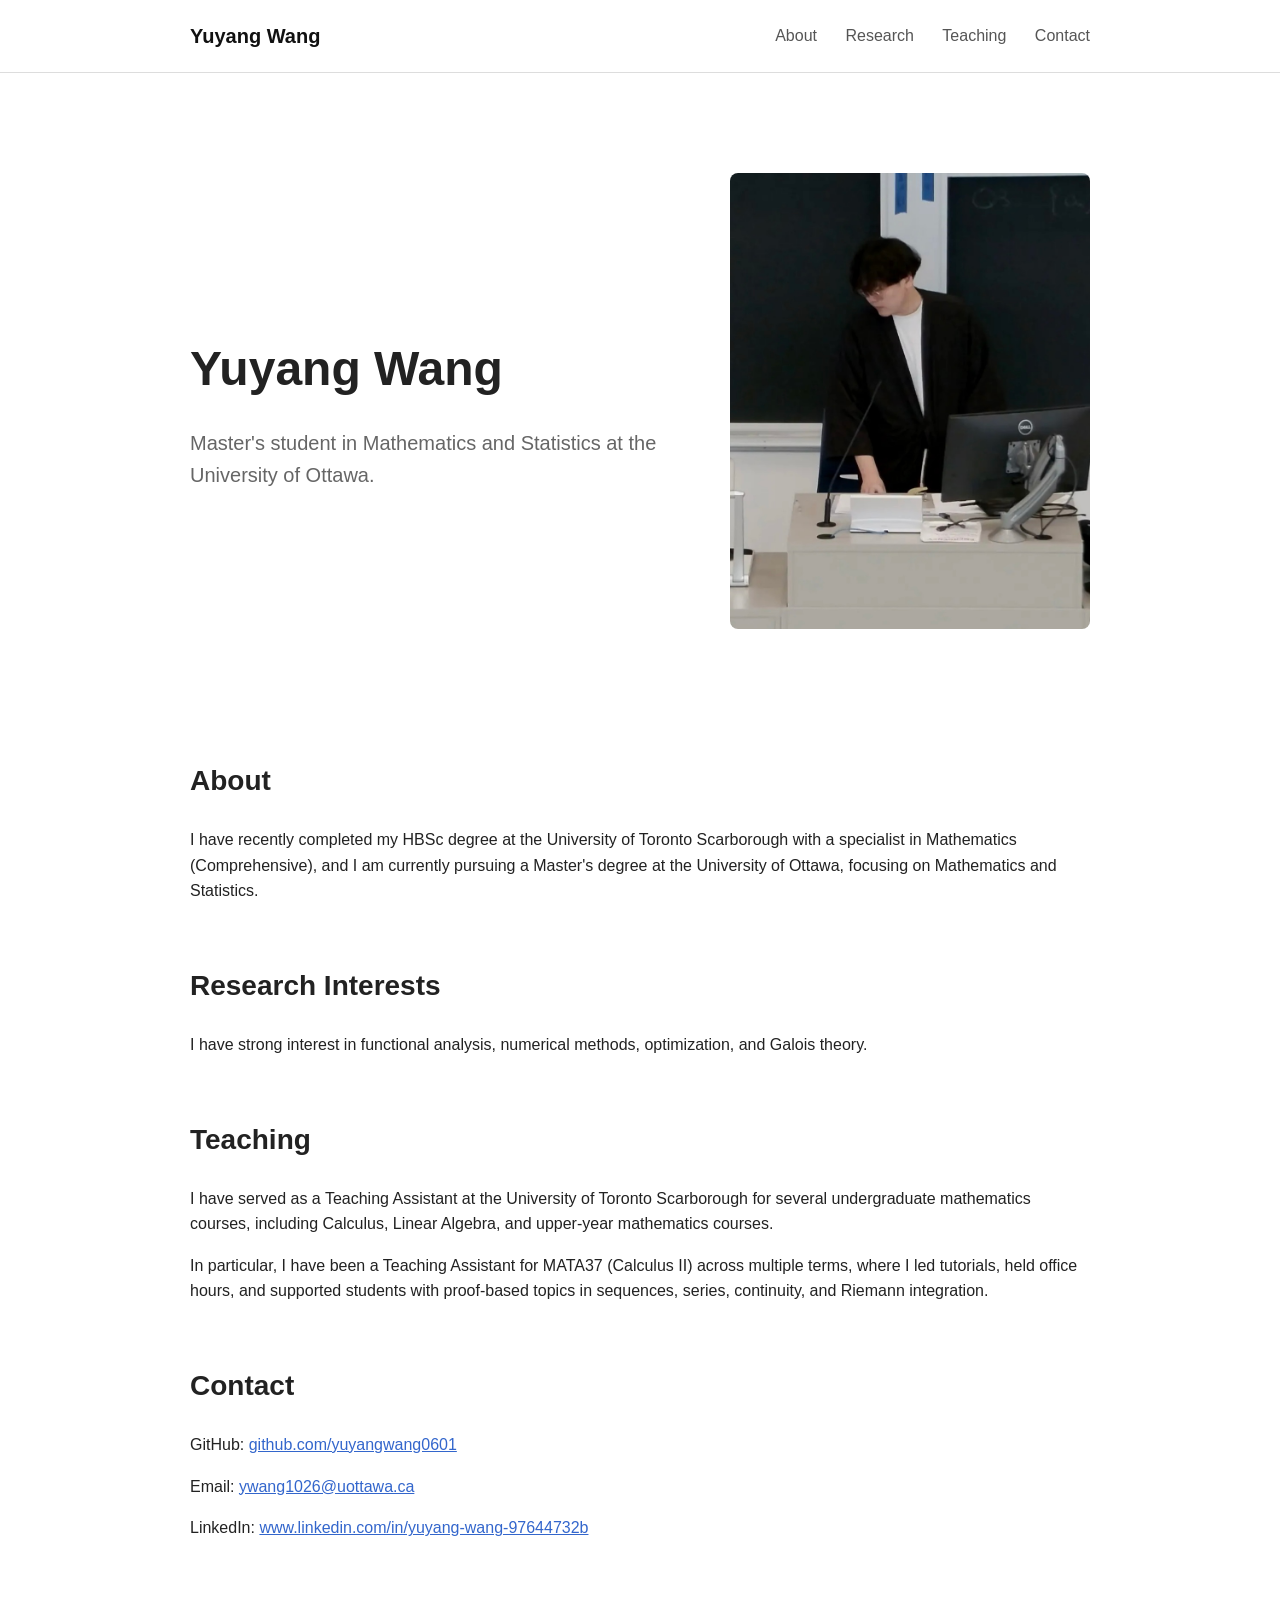
==== index.html @ 08336868 "cropped the image" ====
<!DOCTYPE html>
<html lang="en">
<head>
  <meta charset="UTF-8">
  <meta name="viewport" content="width=device-width, initial-scale=1.0">
  <title>Yuyang Wang</title>
  <link rel="stylesheet" href="style.css">
</head>

<body>

  <nav>
    <div class="nav-container">
      <a class="name" href="index.html">Yuyang Wang</a>

      <div class="nav-links">
        <a href="#about">About</a>
        <a href="#research">Research</a>
        <a href="#teaching">Teaching</a>
        <a href="#contact">Contact</a>
      </div>
    </div>
  </nav>

  <main>

    <section class="hero">
        <div class="hero-text">
            <h1>Yuyang Wang</h1>
            <p class="subtitle">
            Master's student in Mathematics and Statistics at the University of Ottawa.
            </p>
        </div>

        <img src="assets/profilepic.jpg" alt="Yuyang Wang" class="hero-photo">
    </section>

    <section id="about">
      <h2>About</h2>
      <p>
        I have recently completed my HBSc degree at the University of Toronto Scarborough with a specialist in Mathematics (Comprehensive), and I am currently pursuing a Master's degree at the University of Ottawa, focusing on Mathematics and Statistics.
      </p>
    </section>

    <section id="research">
      <h2>Research Interests</h2>
      <p>
        I have strong interest in functional analysis, numerical methods, optimization, and Galois theory.
      </p>
    </section>

    <section id="teaching">
      <h2>Teaching</h2>
      <p>
        I have served as a Teaching Assistant at the University of Toronto Scarborough for several undergraduate mathematics courses, including
        Calculus, Linear Algebra, and upper-year mathematics courses.
      </p>

      <p>
        In particular, I have been a Teaching Assistant for MATA37 (Calculus II) across multiple terms, where I led tutorials, held office hours, and supported students with proof-based topics in sequences, series, continuity, and Riemann integration.
      </p>
    </section>

    <section id="contact">
      <h2>Contact</h2>
      <p>
        GitHub:
        <a href="https://github.com/yuyangwang0601">
          github.com/yuyangwang0601
        </a>
      </p>
      <p>
        Email:
        <a href="mailto: ywang1026@uottawa.ca">
          ywang1026@uottawa.ca
        </a>
      </p>
      <p>
        LinkedIn:
        <a href="https://www.linkedin.com/in/yuyang-wang-97644732b/">
          www.linkedin.com/in/yuyang-wang-97644732b
        </a>
      </p>
    </section>

  </main>

</body>
</html>
---- style.css ----
body {
  margin: 0;
  font-family: -apple-system, BlinkMacSystemFont, "Segoe UI", sans-serif;
  color: #222;
  background: #fff;
  line-height: 1.6;
}

nav {
  border-bottom: 1px solid #ddd;
}

.nav-container {
  max-width: 900px;
  margin: auto;
  padding: 20px 24px;

  display: flex;
  justify-content: space-between;
  align-items: center;
}

.name {
  font-weight: 600;
  font-size: 20px;
  text-decoration: none;
  color: #111;
}

.nav-links a {
  margin-left: 24px;
  text-decoration: none;
  color: #555;
}

.nav-links a:hover {
  color: #000;
}

main {
  max-width: 900px;
  margin: auto;
  padding: 60px 24px;
}

.hero {
  padding: 40px 0 70px;
}

h1 {
  font-size: 48px;
  margin-bottom: 10px;
}

.subtitle {
  font-size: 20px;
  color: #666;
}

section {
  margin-bottom: 60px;
}

h2 {
  font-size: 28px;
}

a {
  color: #3366cc;
}

.hero {
  display: flex;
  justify-content: space-between;
  align-items: center;
  gap: 50px;
}

.hero-text {
  flex: 1;
}

.hero-photo {
  width: 360px;
  max-width: 40%;
  border-radius: 8px;
  object-fit: cover;
}

@media (max-width: 700px) {
  .hero {
    flex-direction: column;
    align-items: flex-start;
  }

  .hero-photo {
  width: 520px;
  max-width: 48%;
  border-radius: 8px;
}
}
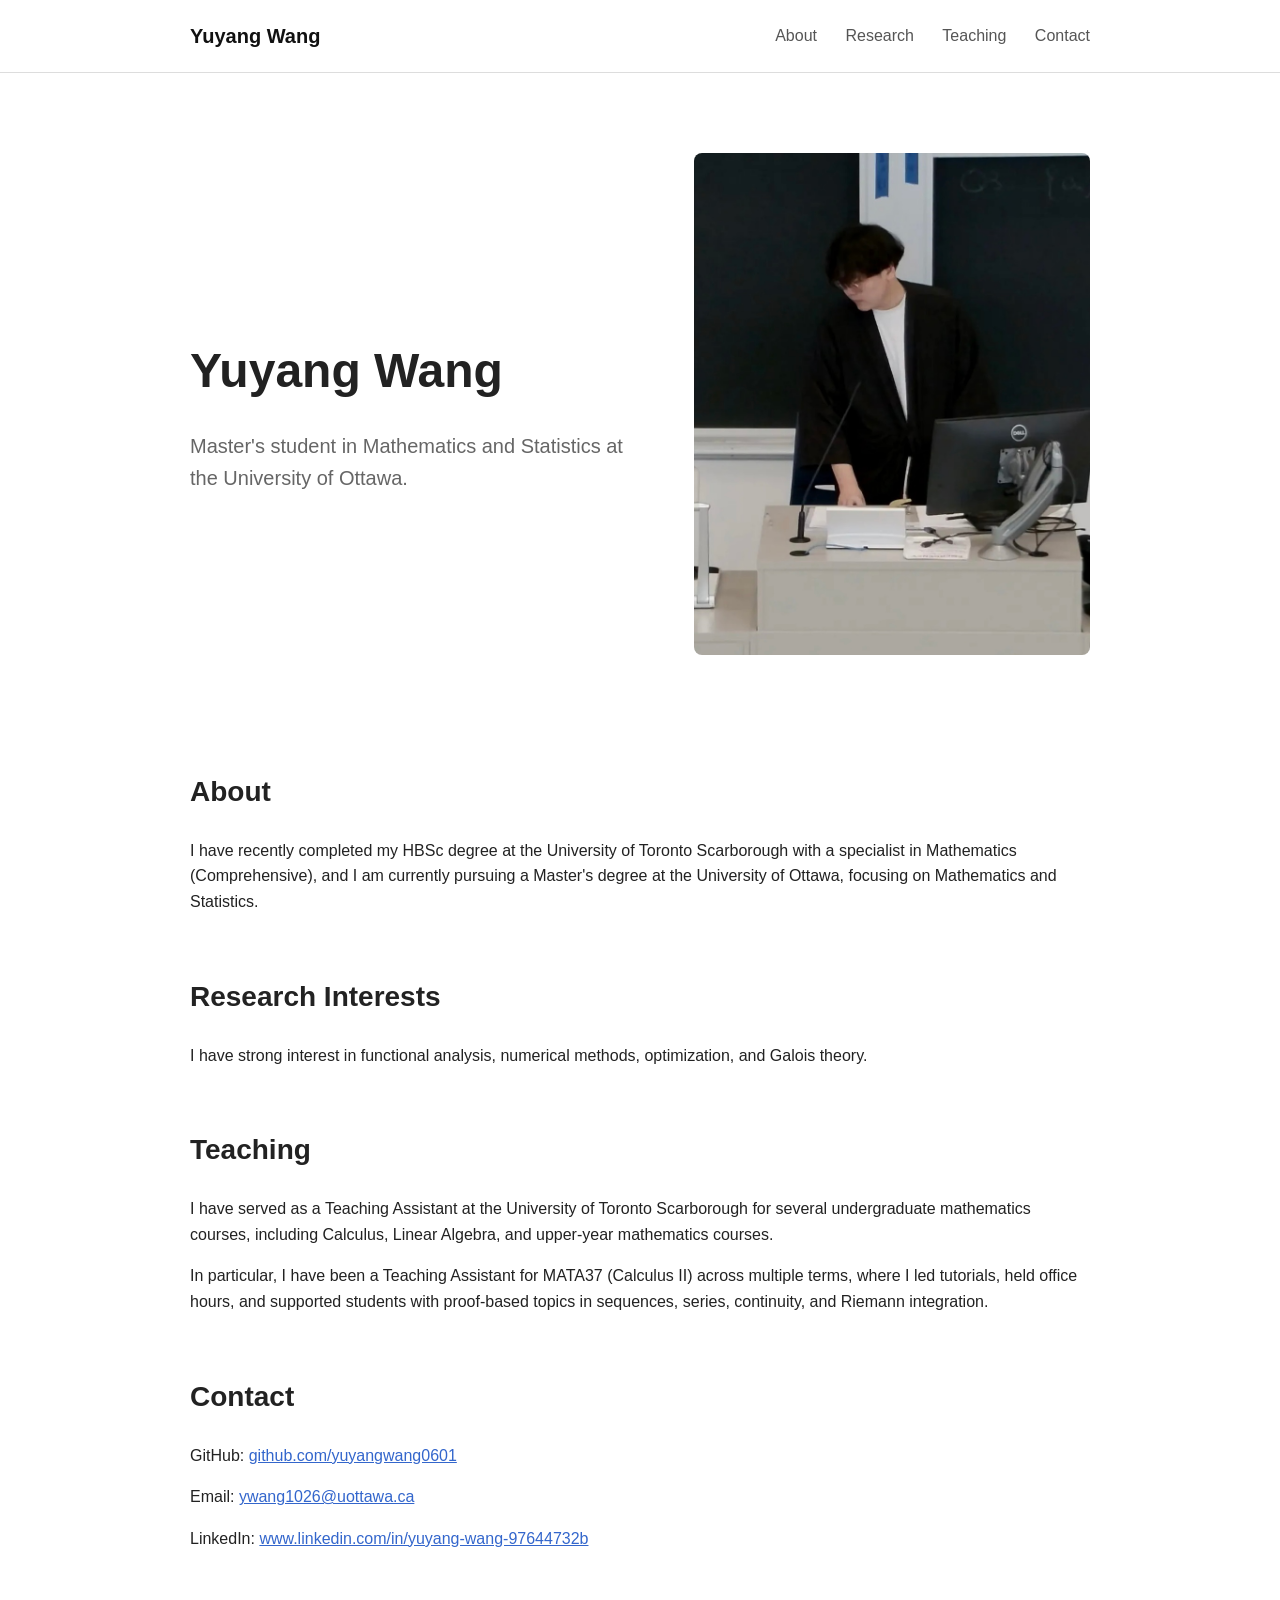
==== commit ec74a9f6: "Bust CSS Cache" ====
--- a/index.html
+++ b/index.html
@@ -4,7 +4,7 @@
   <meta charset="UTF-8">
   <meta name="viewport" content="width=device-width, initial-scale=1.0">
   <title>Yuyang Wang</title>
-  <link rel="stylesheet" href="style.css">
+  <link rel="stylesheet" href="style.css?v=2">
 </head>
 
 <body>
--- a/style.css
+++ b/style.css
@@ -74,17 +74,18 @@
   justify-content: space-between;
   align-items: center;
   gap: 50px;
+  padding: 20px 0 55px;
+}
+
+.hero-photo {
+  width: 460px;
+  max-width: 44%;
+  border-radius: 8px;
+  object-fit: cover;
 }
 
 .hero-text {
   flex: 1;
-}
-
-.hero-photo {
-  width: 360px;
-  max-width: 40%;
-  border-radius: 8px;
-  object-fit: cover;
 }
 
 @media (max-width: 700px) {
@@ -94,8 +95,8 @@
   }
 
   .hero-photo {
-  width: 520px;
-  max-width: 48%;
-  border-radius: 8px;
-}
+    width: 100%;
+    max-width: 100%;
+    border-radius: 8px;
+  }
 }
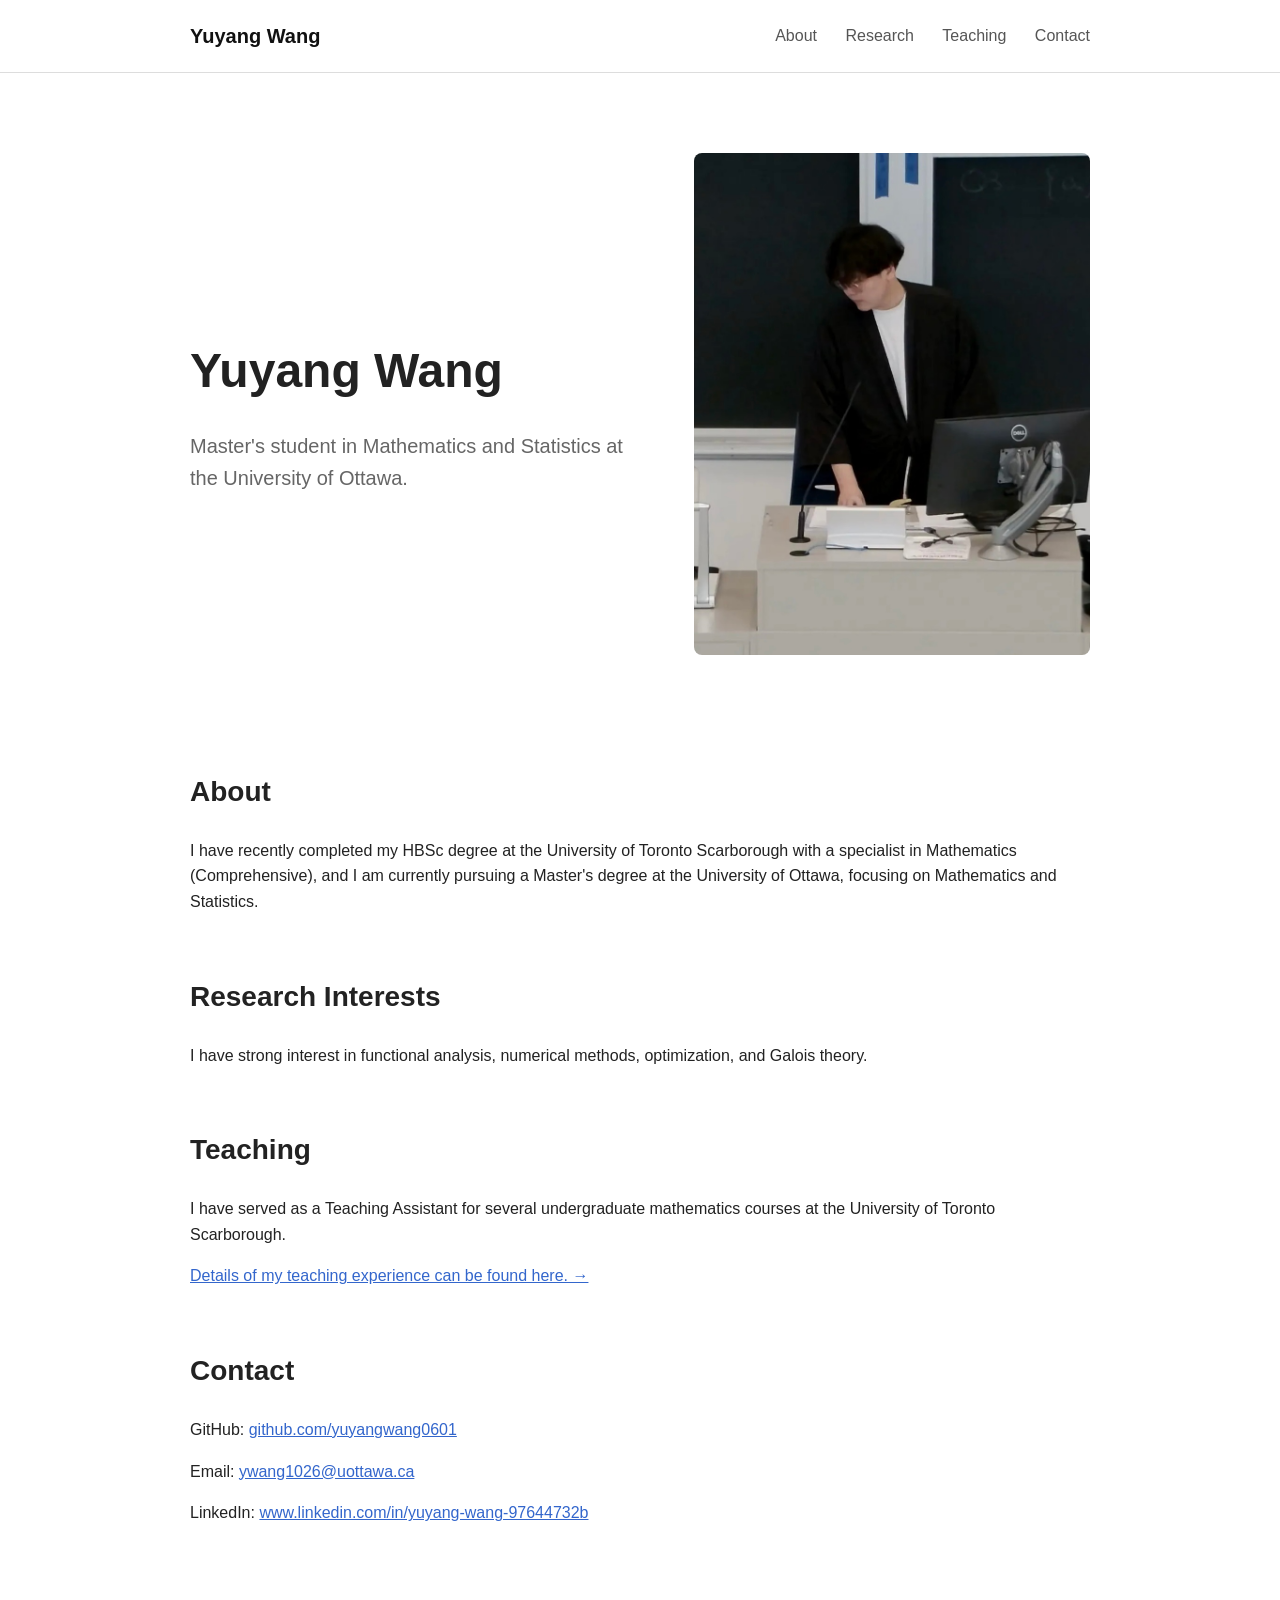
==== commit 2d48a28b: "added a particular page for teaching; teaching section in the homepage is shortened" ====
--- a/index.html
+++ b/index.html
@@ -50,15 +50,16 @@
     </section>
 
     <section id="teaching">
-      <h2>Teaching</h2>
-      <p>
-        I have served as a Teaching Assistant at the University of Toronto Scarborough for several undergraduate mathematics courses, including
-        Calculus, Linear Algebra, and upper-year mathematics courses.
-      </p>
+        <h2>Teaching</h2>
 
-      <p>
-        In particular, I have been a Teaching Assistant for MATA37 (Calculus II) across multiple terms, where I led tutorials, held office hours, and supported students with proof-based topics in sequences, series, continuity, and Riemann integration.
-      </p>
+        <p>
+            I have served as a Teaching Assistant for several undergraduate
+            mathematics courses at the University of Toronto Scarborough.
+        </p>
+
+        <p>
+            <a href="teaching.html">Details of my teaching experience can be found here. →</a>
+        </p>
     </section>
 
     <section id="contact">
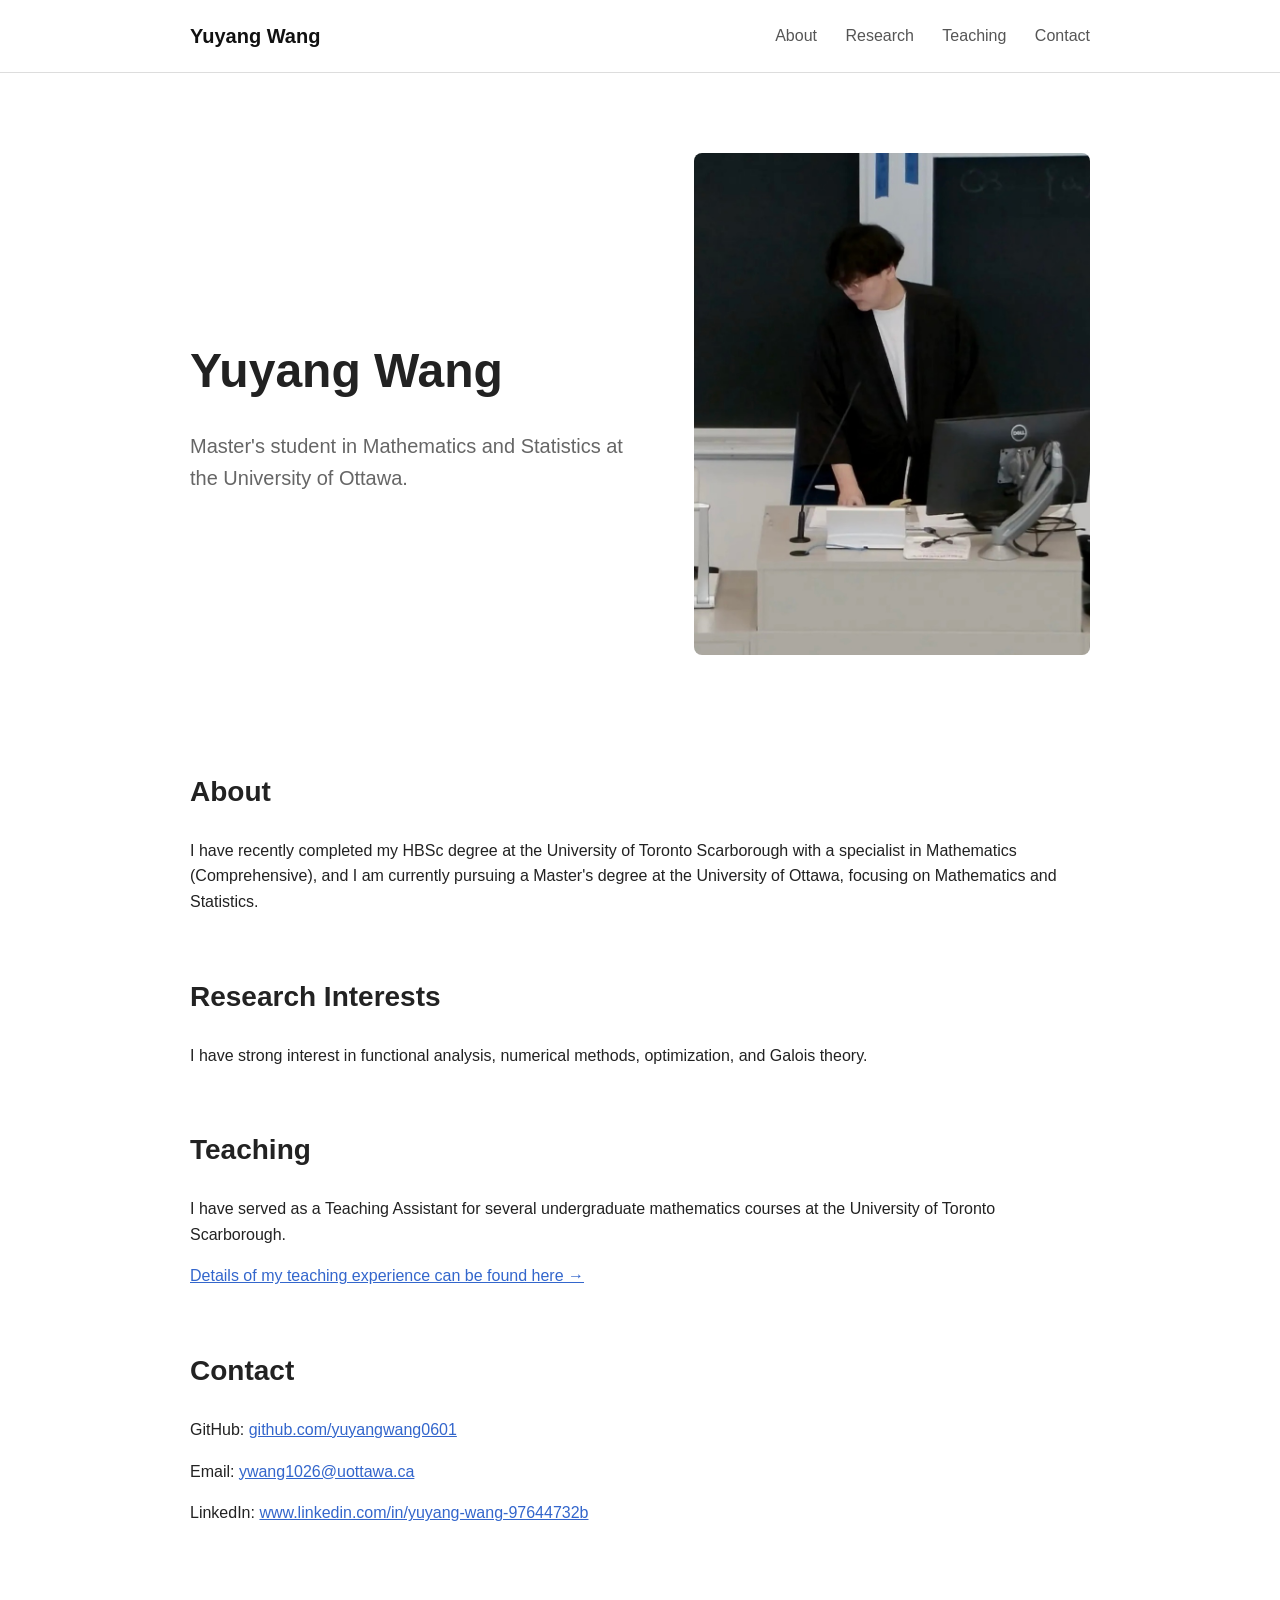
==== commit 348dc60a: "added responsibility types and fixed some minor issues" ====
--- a/index.html
+++ b/index.html
@@ -58,7 +58,7 @@
         </p>
 
         <p>
-            <a href="teaching.html">Details of my teaching experience can be found here. →</a>
+            <a href="teaching.html">Details of my teaching experience can be found here →</a>
         </p>
     </section>
 
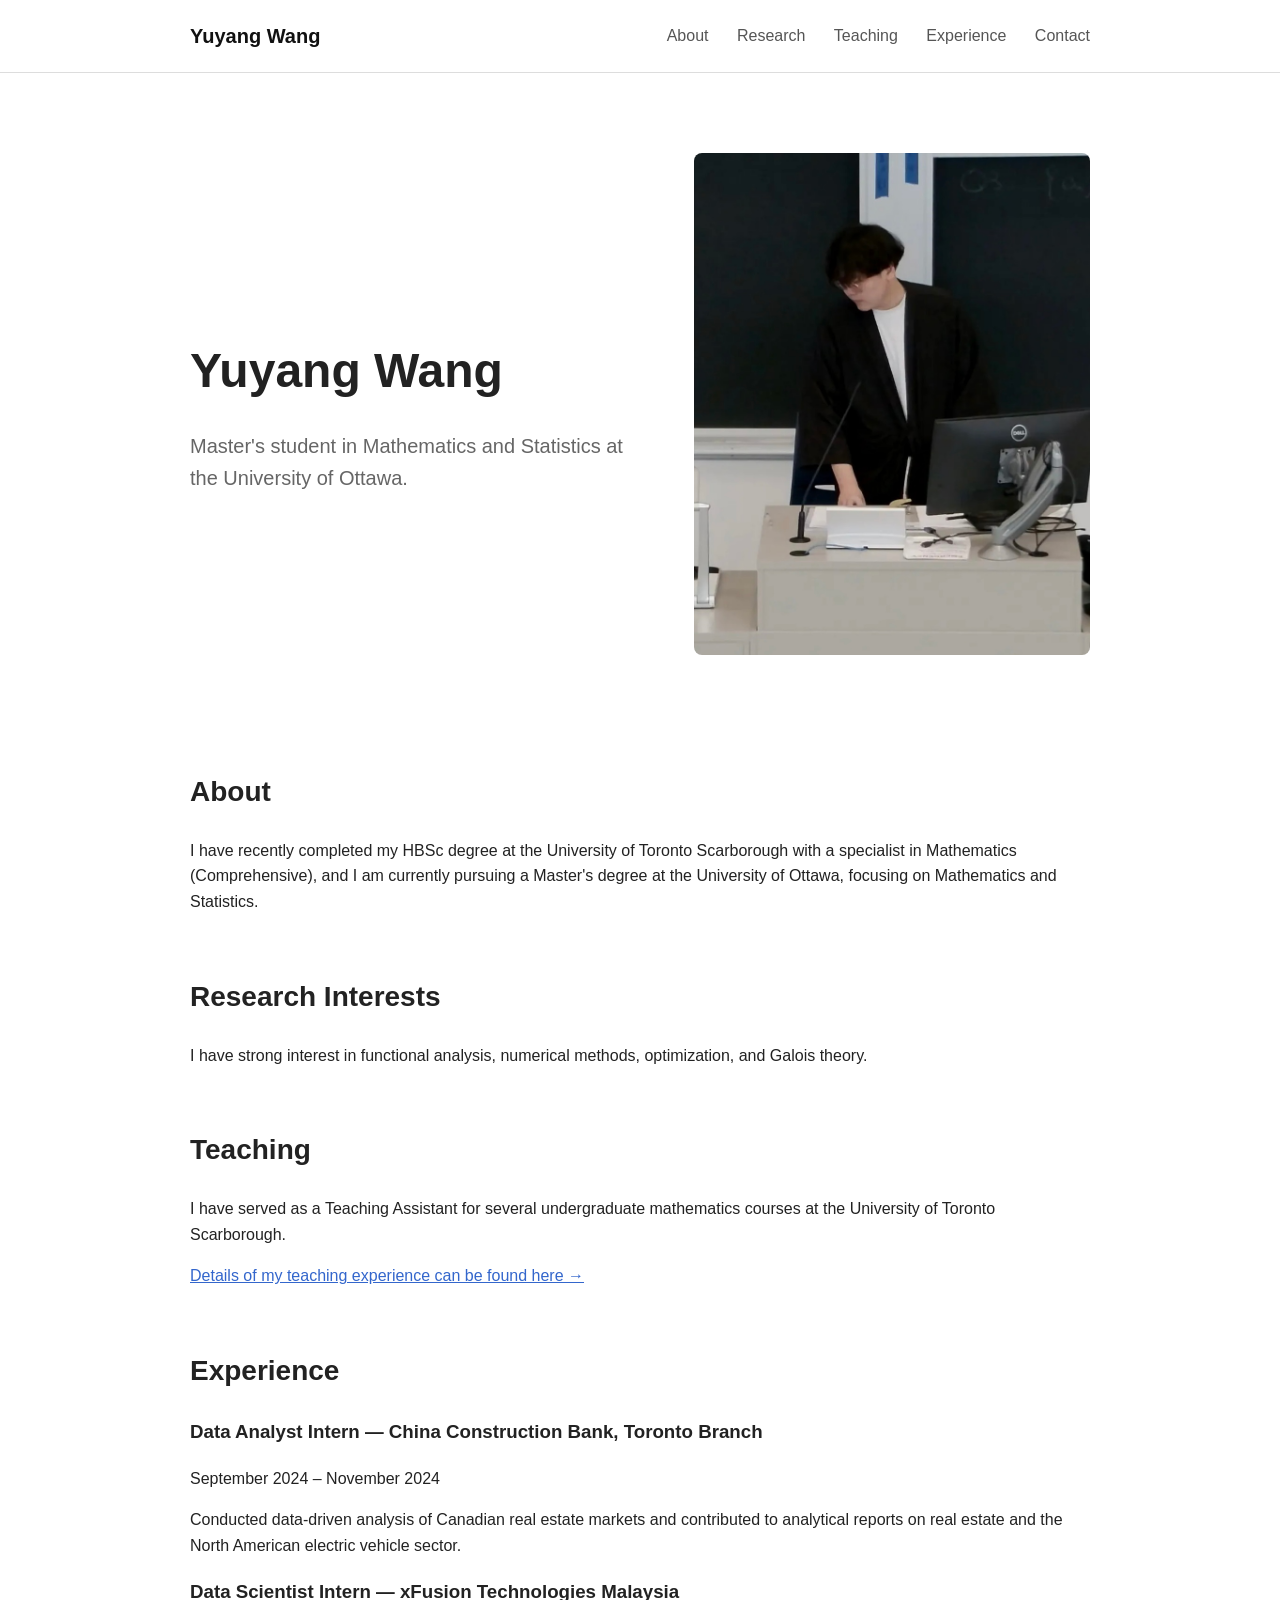
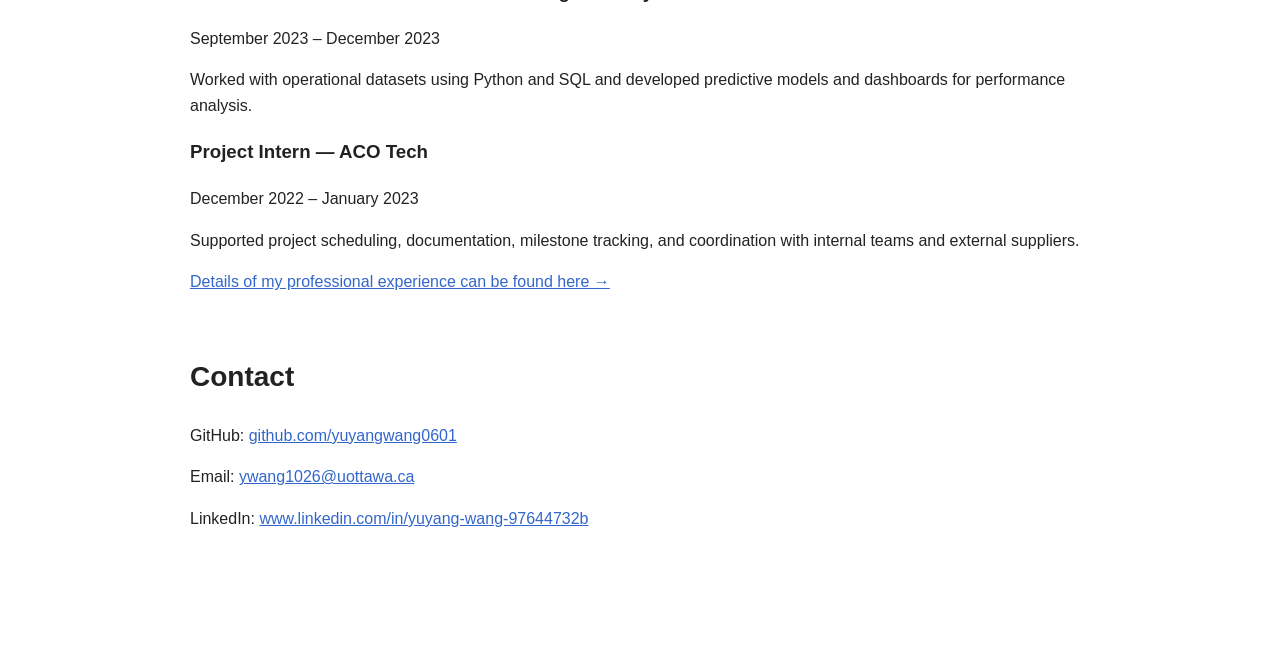
==== commit 3b49f480: "added experience section on the homepage and experience.html" ====
--- a/index.html
+++ b/index.html
@@ -17,6 +17,7 @@
         <a href="#about">About</a>
         <a href="#research">Research</a>
         <a href="#teaching">Teaching</a>
+        <a href="#experience">Experience</a>
         <a href="#contact">Contact</a>
       </div>
     </div>
@@ -62,6 +63,36 @@
         </p>
     </section>
 
+    <section id="experience">
+      <h2>Experience</h2>
+
+        <h3>Data Analyst Intern — China Construction Bank, Toronto Branch</h3>
+          <p>September 2024 – November 2024</p>
+          <p>
+            Conducted data-driven analysis of Canadian real estate markets and
+            contributed to analytical reports on real estate and the North American
+            electric vehicle sector.
+          </p>
+
+        <h3>Data Scientist Intern — xFusion Technologies Malaysia</h3>
+          <p>September 2023 – December 2023</p>
+          <p>
+            Worked with operational datasets using Python and SQL and developed
+            predictive models and dashboards for performance analysis.
+          </p>
+
+        <h3>Project Intern — ACO Tech</h3>
+          <p>December 2022 – January 2023</p>
+          <p>
+            Supported project scheduling, documentation, milestone tracking, and
+            coordination with internal teams and external suppliers.
+          </p>
+
+      <p>
+        <a href="experience.html">Details of my professional experience can be found here →</a>
+      </p>
+    </section>
+
     <section id="contact">
       <h2>Contact</h2>
       <p>
--- a/style.css
+++ b/style.css
@@ -99,4 +99,22 @@
     max-width: 100%;
     border-radius: 8px;
   }
+}
+
+.responsibility {
+  display: inline-block;
+  font-size: 12px;
+  font-weight: 500;
+  color: #555;
+  background: #f2f2f2;
+  border: 1px solid #ddd;
+  border-radius: 6px;
+  padding: 2px 7px;
+  margin-left: 8px;
+  vertical-align: middle;
+}
+
+.responsibility-heading {
+  font-size: 16px;
+  padding: 4px 10px;
 }
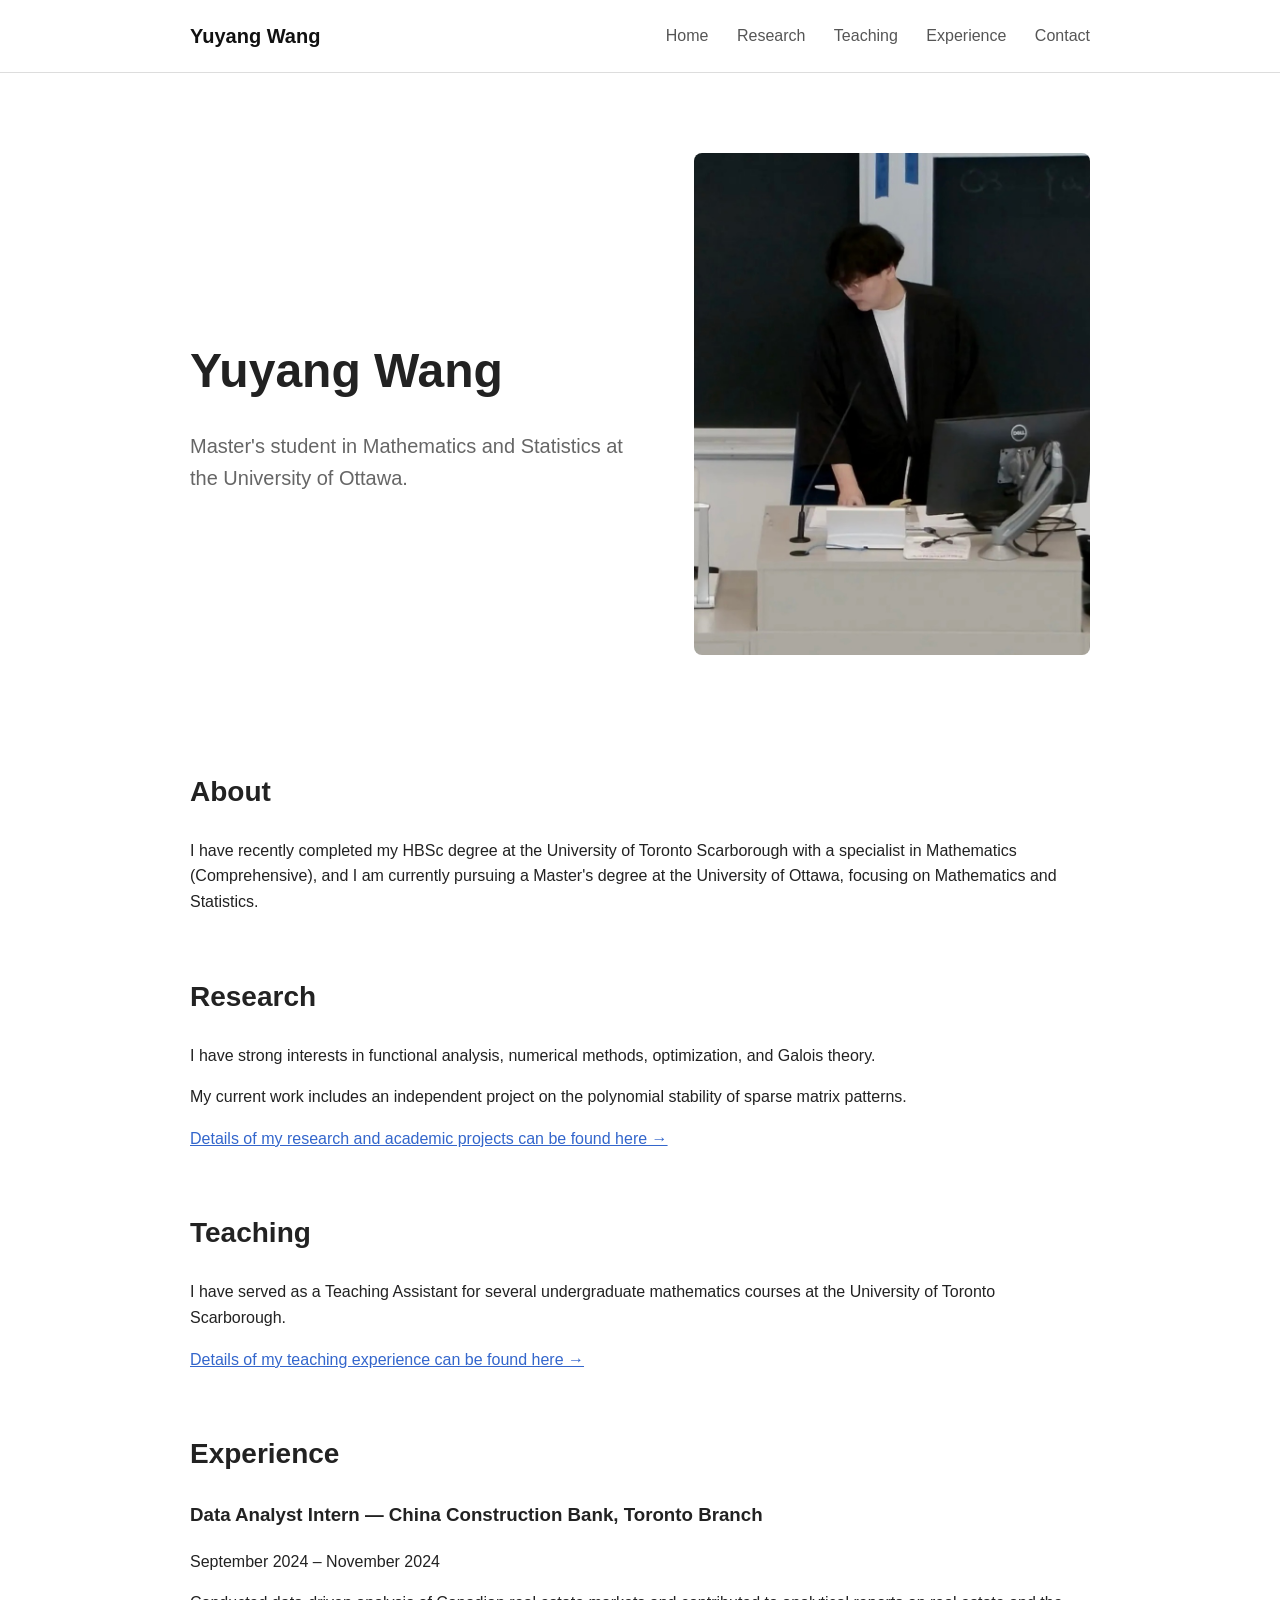
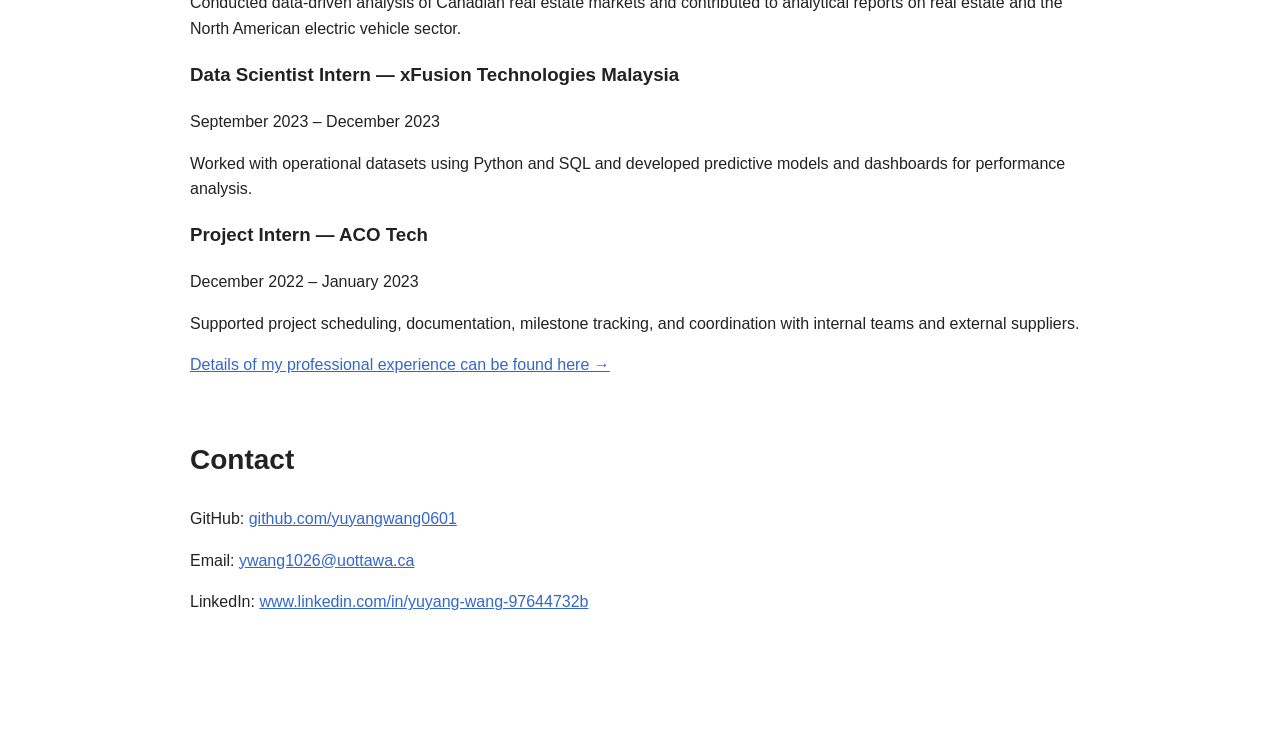
==== commit 74638046: "modified the research section in the homepage, and modified headers" ====
--- a/index.html
+++ b/index.html
@@ -14,11 +14,11 @@
       <a class="name" href="index.html">Yuyang Wang</a>
 
       <div class="nav-links">
-        <a href="#about">About</a>
-        <a href="#research">Research</a>
-        <a href="#teaching">Teaching</a>
-        <a href="#experience">Experience</a>
-        <a href="#contact">Contact</a>
+        <a href="index.html">Home</a>
+        <a href="research.html">Research</a>
+        <a href="teaching.html">Teaching</a>
+        <a href="experience.html">Experience</a>
+        <a href="index.html#contact">Contact</a>
       </div>
     </div>
   </nav>
@@ -44,9 +44,20 @@
     </section>
 
     <section id="research">
-      <h2>Research Interests</h2>
+      <h2>Research</h2>
+
       <p>
-        I have strong interest in functional analysis, numerical methods, optimization, and Galois theory.
+        I have strong interests in functional analysis, numerical methods,
+        optimization, and Galois theory.
+      </p>
+
+      <p>
+        My current work includes an independent project on the polynomial stability
+        of sparse matrix patterns.
+      </p>
+
+      <p>
+        <a href="research.html">Details of my research and academic projects can be found here →</a>
       </p>
     </section>
 
--- a/style.css
+++ b/style.css
@@ -117,4 +117,17 @@
 .responsibility-heading {
   font-size: 16px;
   padding: 4px 10px;
+}
+
+.experience-tag {
+  display: inline-block;
+  font-size: 12px;
+  font-weight: 500;
+  color: #555;
+  background: #f2f2f2;
+  border: 1px solid #ddd;
+  border-radius: 6px;
+  padding: 2px 7px;
+  margin-left: 8px;
+  vertical-align: middle;
 }
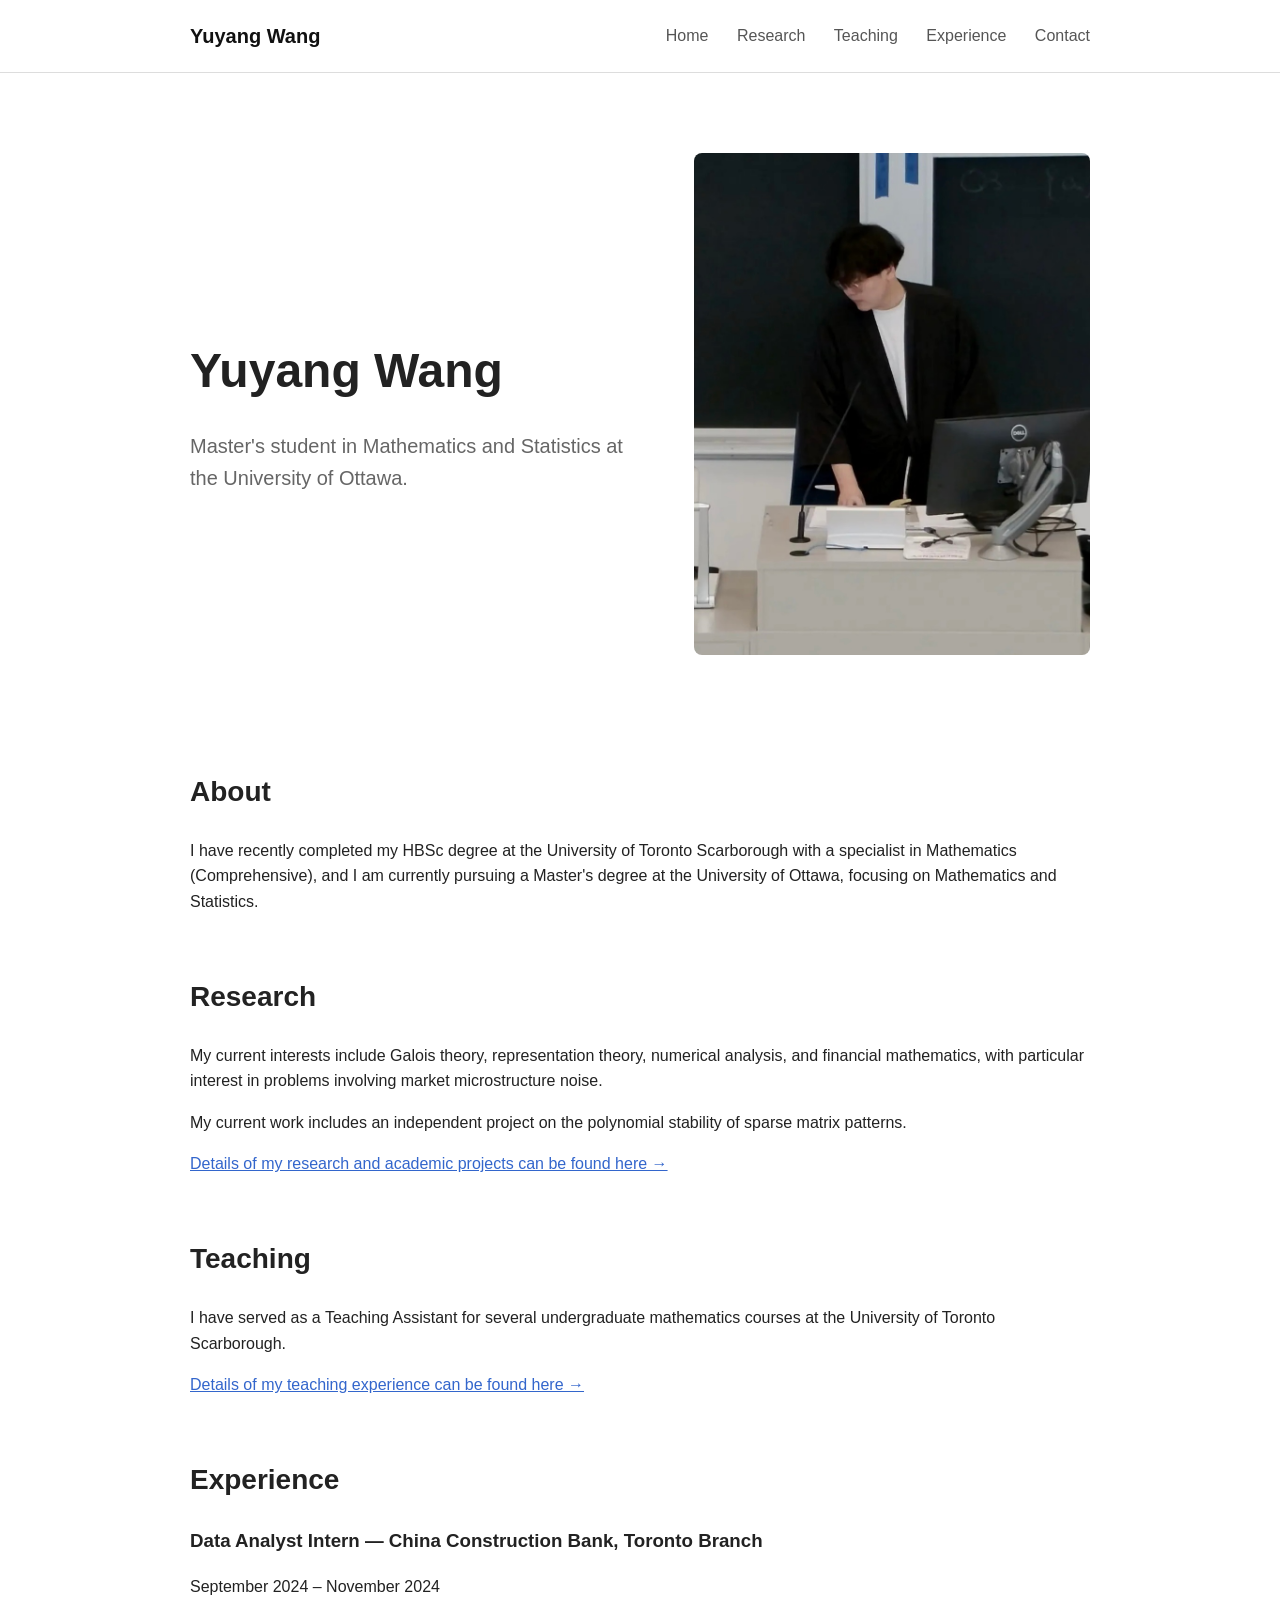
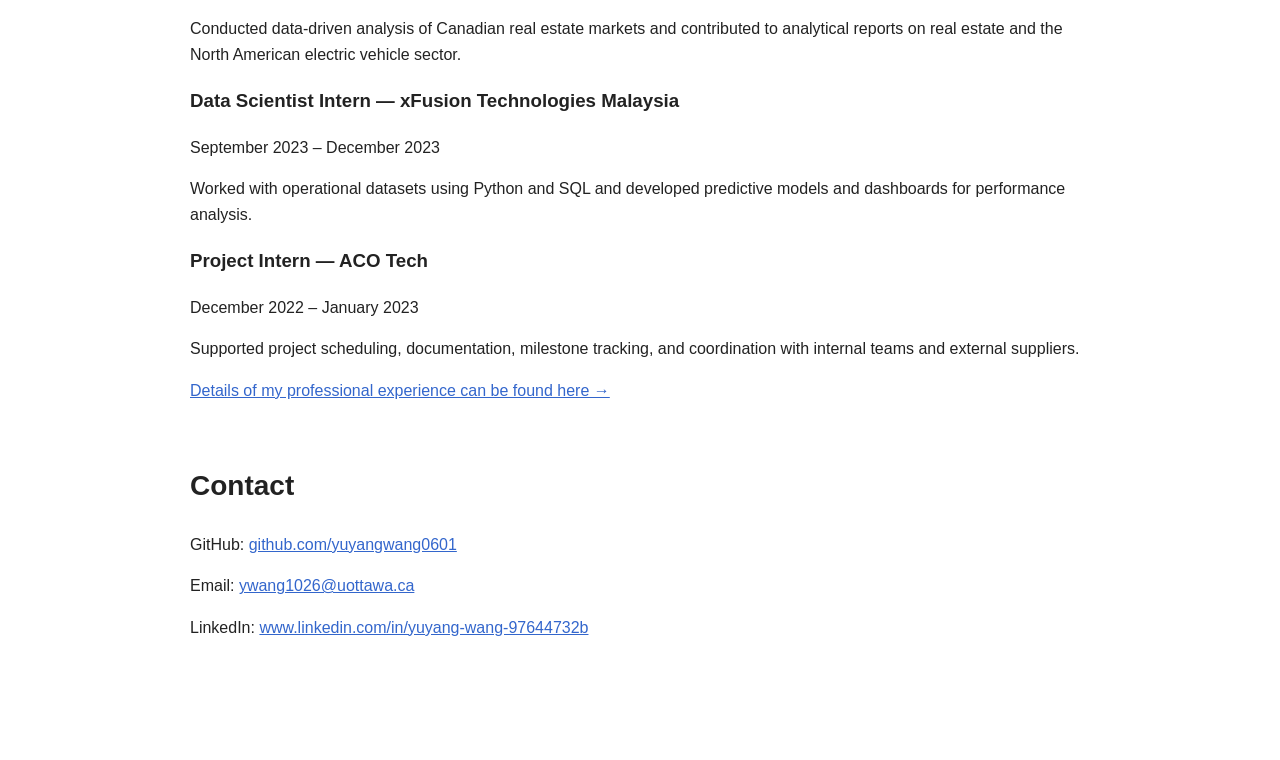
==== commit 4f493f0a: "modified academic interests, added projects and reading course details" ====
--- a/index.html
+++ b/index.html
@@ -47,8 +47,8 @@
       <h2>Research</h2>
 
       <p>
-        I have strong interests in functional analysis, numerical methods,
-        optimization, and Galois theory.
+        My current interests include Galois theory, representation theory, numerical analysis, and financial mathematics, with particular
+        interest in problems involving market microstructure noise.
       </p>
 
       <p>
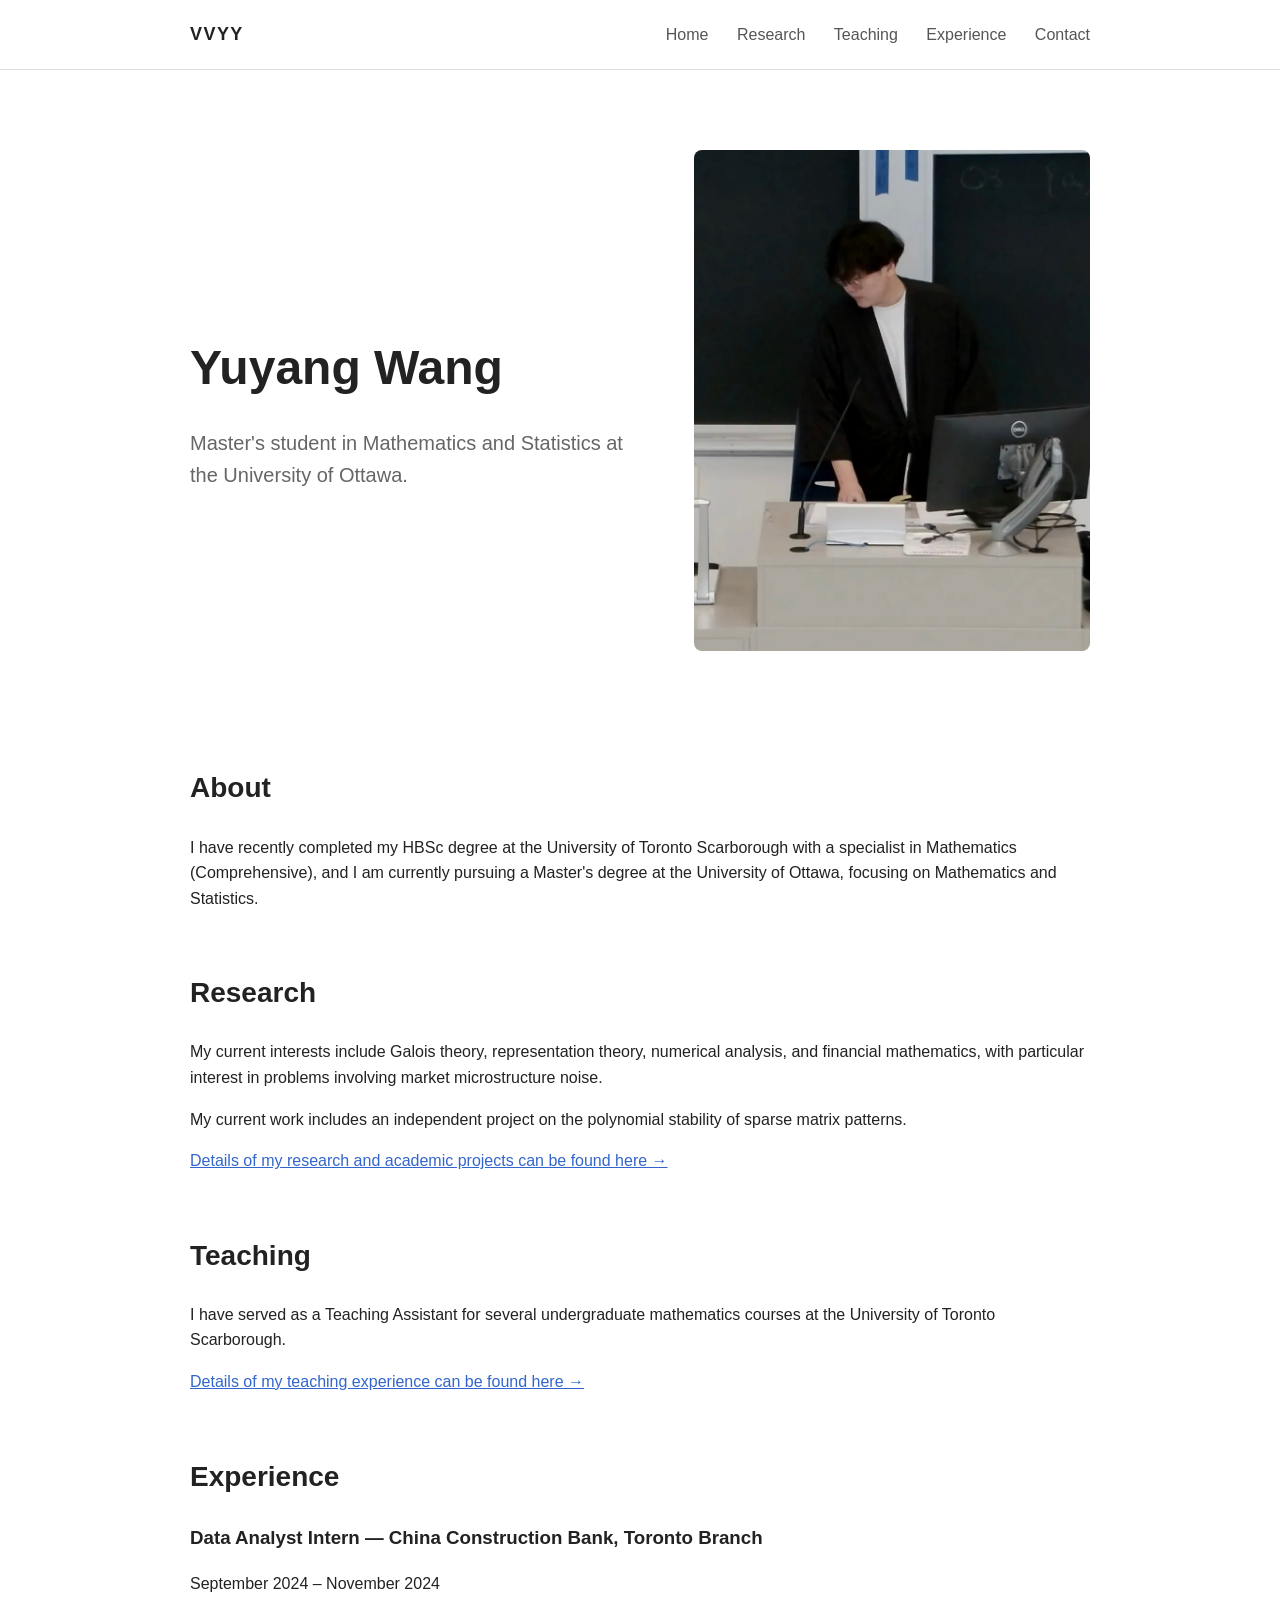
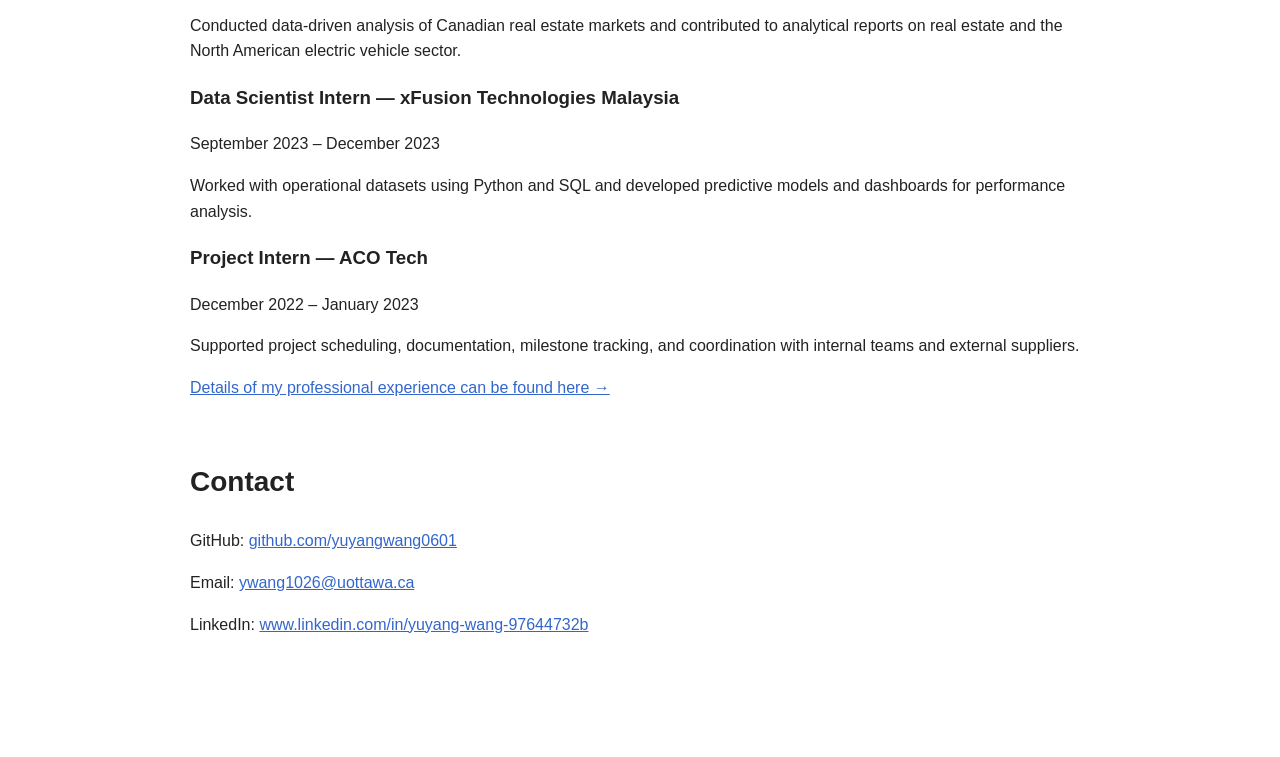
==== commit b6667fc4: "Changed top left corner layout" ====
--- a/index.html
+++ b/index.html
@@ -11,7 +11,7 @@
 
   <nav>
     <div class="nav-container">
-      <a class="name" href="index.html">Yuyang Wang</a>
+      <a class="name" href="index.html">VVYY</a>
 
       <div class="nav-links">
         <a href="index.html">Home</a>
--- a/style.css
+++ b/style.css
@@ -21,10 +21,11 @@
 }
 
 .name {
+  font-size: 18px;
   font-weight: 600;
-  font-size: 20px;
+  letter-spacing: 0.08em;
   text-decoration: none;
-  color: #111;
+  color: inherit;
 }
 
 .nav-links a {
